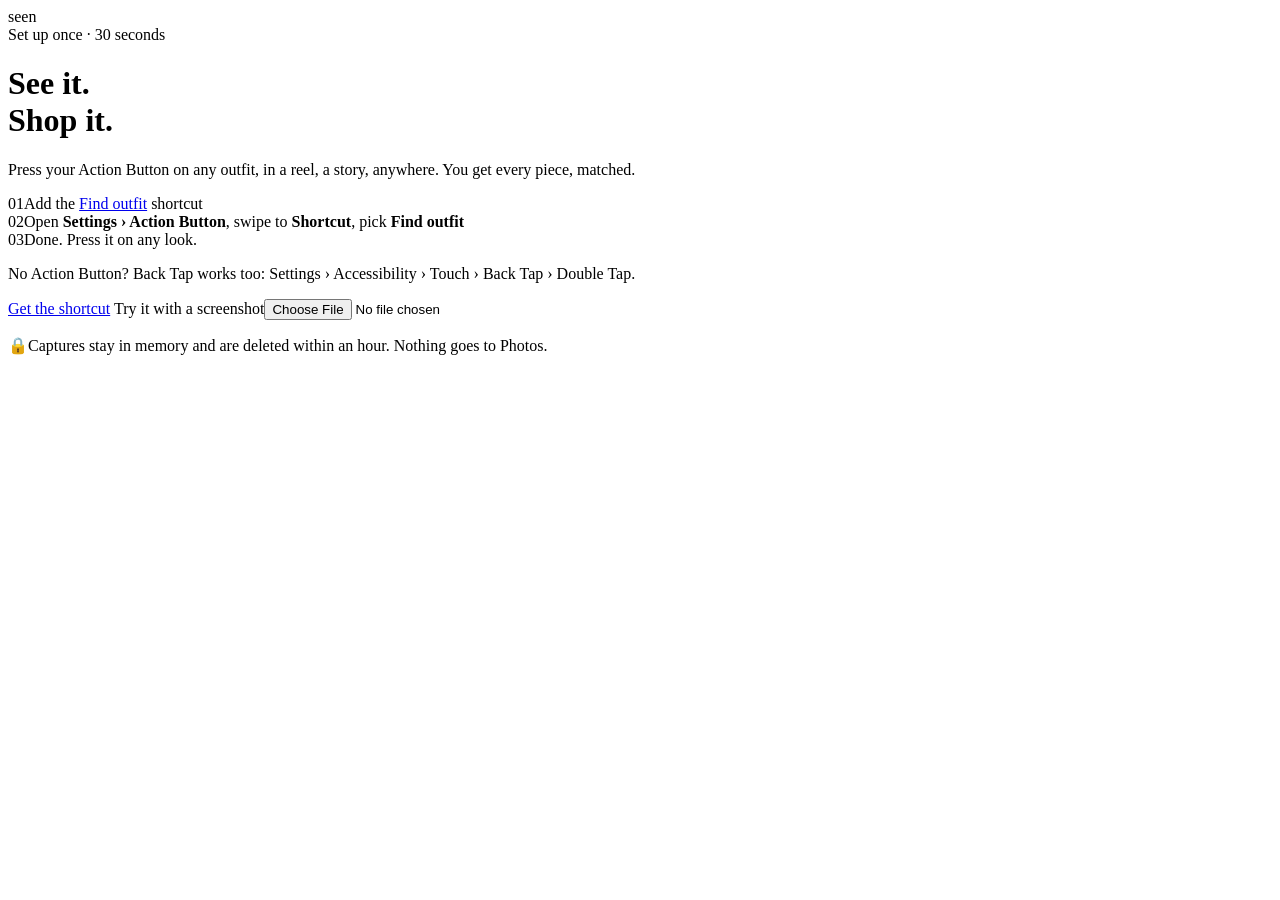
==== web/index.html @ c0ae5799 "Initial version of seen: screenshot an Instagram outfit, shop each piece - iOS Shortcut uploads a sc" ====
<!doctype html>
<html lang="en">
<head>
  <meta charset="utf-8">
  <meta name="viewport" content="width=device-width, initial-scale=1, viewport-fit=cover">
  <meta name="theme-color" content="#f8f7f4">
  <meta name="apple-mobile-web-app-capable" content="yes">
  <meta name="apple-mobile-web-app-title" content="seen">
  <title>seen</title>
  <link rel="manifest" href="/manifest.json">
  <link rel="apple-touch-icon" href="/icon.svg">
  <link rel="preconnect" href="https://fonts.googleapis.com">
  <link href="https://fonts.googleapis.com/css2?family=IBM+Plex+Mono:wght@400;500;600&family=Inter:wght@400;500;600;700&display=swap" rel="stylesheet">
  <link rel="stylesheet" href="/styles.css">
</head>
<body>
  <main class="home">
    <div class="brand">seen</div>

    <div class="eyebrow">Set up once · 30 seconds</div>
    <h1 class="hero">See it.<br>Shop it.</h1>
    <p class="lede">Press your Action Button on any outfit, in a reel, a story, anywhere. You get every piece, matched.</p>

    <div class="steps">
      <div class="step"><span class="n">01</span><span>Add the <a id="getShortcut" href="#">Find outfit</a> shortcut</span></div>
      <div class="step"><span class="n">02</span><span>Open <b>Settings › Action Button</b>, swipe to <b>Shortcut</b>, pick <b>Find outfit</b></span></div>
      <div class="step"><span class="n">03</span><span>Done. Press it on any look.</span></div>
    </div>
    <p class="note">No Action Button? Back Tap works too: Settings › Accessibility › Touch › Back Tap › Double Tap.</p>

    <section class="closet" id="closet" hidden>
      <h2>Your looks</h2>
      <div id="savedList"></div>
    </section>

    <div class="spacer"></div>

    <a class="btn" id="cta" href="#">Get the shortcut</a>
    <label class="btn ghost test">Try it with a screenshot<input type="file" id="file" accept="image/*"></label>
    <p class="privacy"><span>🔒</span><span>Captures stay in memory and are deleted within an hour. Nothing goes to Photos.</span></p>
  </main>
  <div class="toast" id="toast"></div>

  <script>
    const $ = (id) => document.getElementById(id);
    const esc = (s) => String(s ?? "").replace(/[&<>"']/g, (c) => ({ "&": "&amp;", "<": "&lt;", ">": "&gt;", '"': "&quot;", "'": "&#39;" })[c]);
    const ls = {
      get(k, d) { try { return JSON.parse(localStorage.getItem(k)) ?? d; } catch { return d; } },
      set(k, v) { try { localStorage.setItem(k, JSON.stringify(v)); } catch {} },
    };

    // The iCloud link to the shared "Find outfit" shortcut (see README). Set it in config.json.
    fetch("/config.json").then((r) => r.ok ? r.json() : {}).catch(() => ({})).then((cfg) => {
      for (const el of [$("getShortcut"), $("cta")]) {
        el.href = cfg.shortcutUrl || "#";
        if (!cfg.shortcutUrl) el.onclick = (e) => { e.preventDefault(); toast("Shortcut link not set yet. See README."); };
      }
    });

    // Saved looks
    function renderCloset() {
      const closet = ls.get("seen.closet", []);
      $("closet").hidden = !closet.length;
      $("savedList").innerHTML = closet.map((l) => `
        <a class="saved" href="/look/saved?saved=${encodeURIComponent(l.id)}">
          <img src="${esc(l.thumb || "")}" alt="" referrerpolicy="no-referrer">
          <div><div class="t">${l.pieces.map((p) => esc(p.label)).join(" · ")}</div>
          <div class="s">${l.creator ? "@" + esc(l.creator) + " · " : ""}${new Date(l.savedAt).toLocaleDateString()}</div></div>
          <button class="x" data-id="${esc(l.id)}" aria-label="Remove">✕</button>
        </a>`).join("");
    }
    $("savedList").addEventListener("click", (e) => {
      const x = e.target.closest(".x");
      if (!x) return;
      e.preventDefault();
      ls.set("seen.closet", ls.get("seen.closet", []).filter((l) => l.id !== x.dataset.id));
      renderCloset();
    });
    renderCloset();

    // Manual upload (for testing on desktop, or without the shortcut)
    const token = new URLSearchParams(location.search).get("token");
    if (token) ls.set("seen.token", token);
    $("file").addEventListener("change", async (e) => {
      const f = e.target.files[0];
      if (!f) return;
      toast("Uploading…");
      const body = new FormData();
      body.append("image", f);
      const r = await fetch("/api/analyze", { method: "POST", body, headers: { "X-App-Token": ls.get("seen.token", "") } });
      if (r.status === 401) return toast("Open this page once with ?token=YOUR_APP_TOKEN");
      if (!r.ok) return toast("Upload failed");
      location.href = (await r.json()).url;
    });

    function toast(msg) {
      const t = $("toast");
      t.textContent = msg;
      t.classList.add("on");
      clearTimeout(toast.t);
      toast.t = setTimeout(() => t.classList.remove("on"), 2200);
    }
  </script>
</body>
</html>
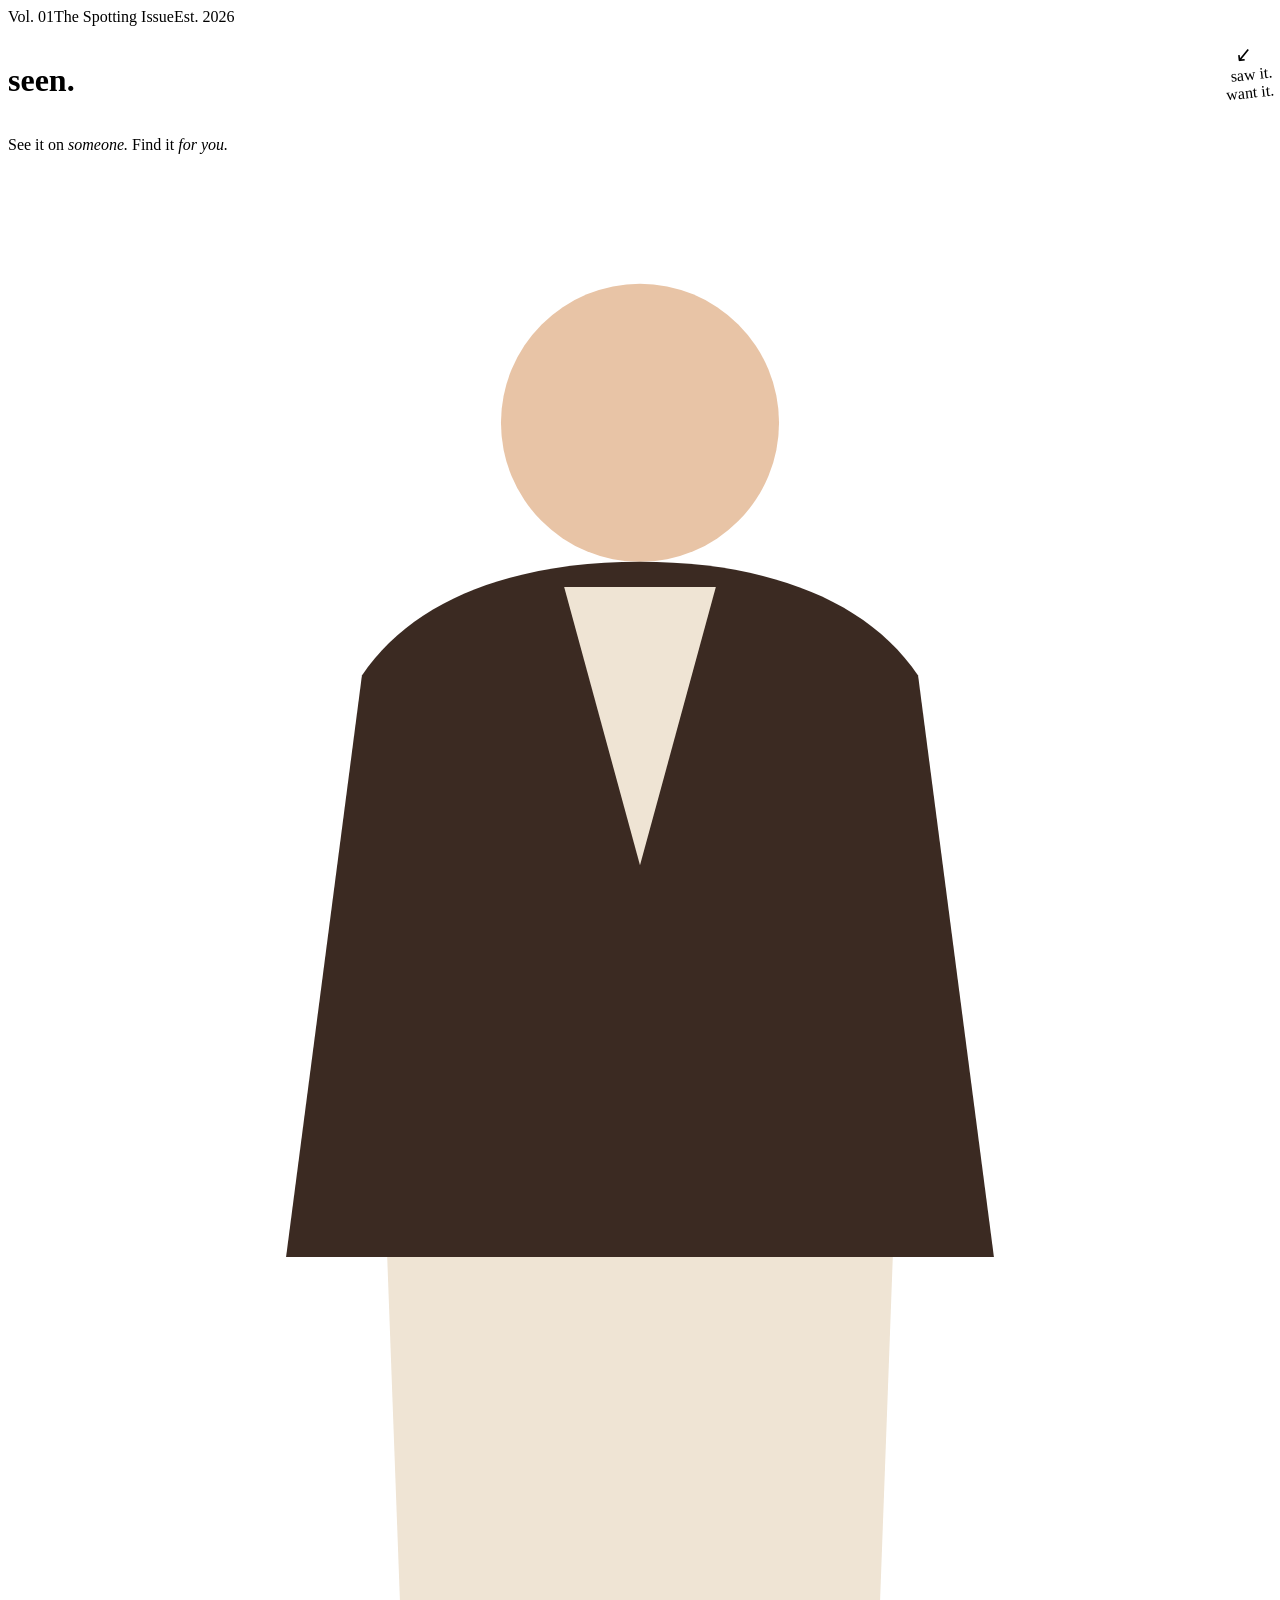
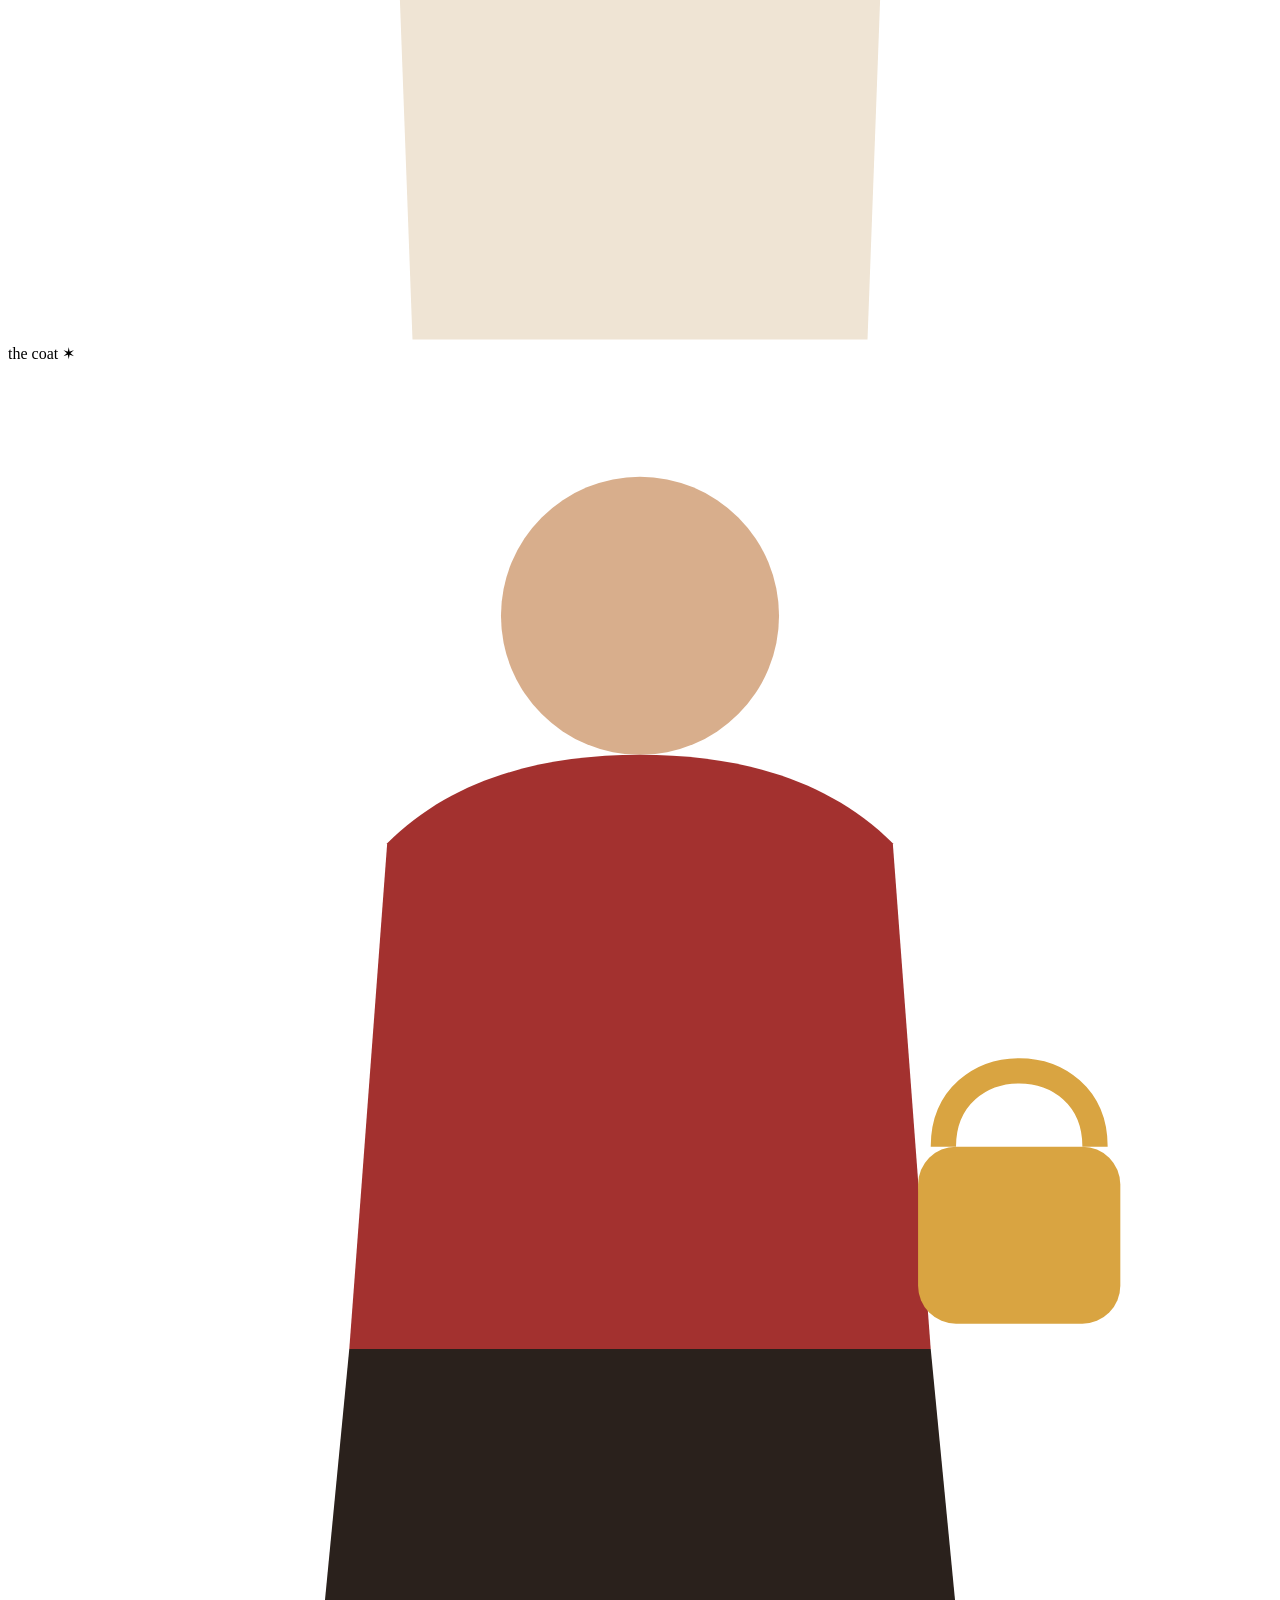
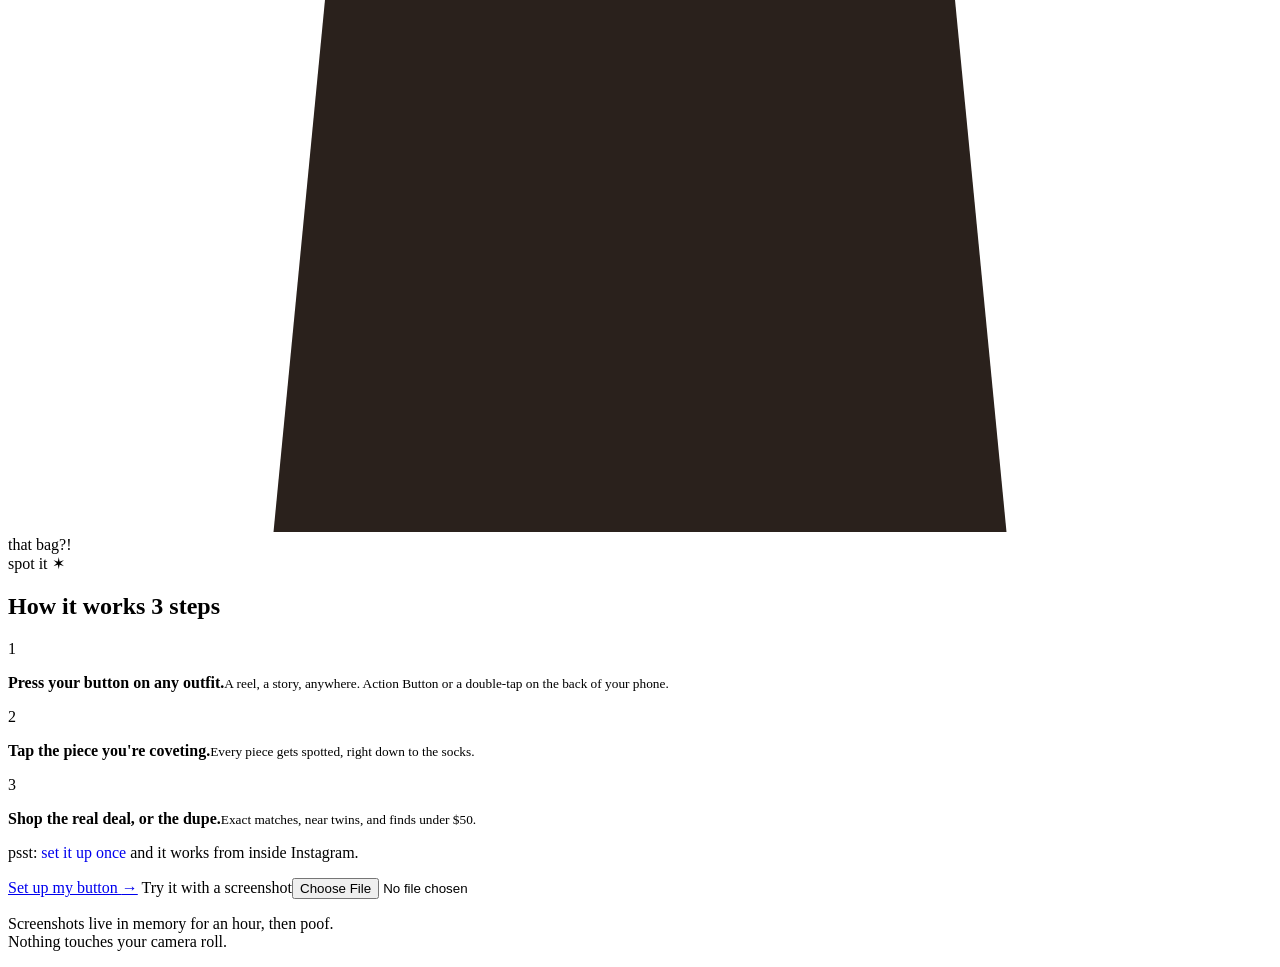
==== commit e37a8b08: "Redesign the UI: vintage fashion magazine meets thrift store - Paper and film grain, Fraunces displa" ====
--- a/web/index.html
+++ b/web/index.html
@@ -3,41 +3,85 @@
 <head>
   <meta charset="utf-8">
   <meta name="viewport" content="width=device-width, initial-scale=1, viewport-fit=cover">
-  <meta name="theme-color" content="#f8f7f4">
+  <meta name="theme-color" content="#f4ecdf">
   <meta name="apple-mobile-web-app-capable" content="yes">
   <meta name="apple-mobile-web-app-title" content="seen">
   <title>seen</title>
   <link rel="manifest" href="/manifest.json">
   <link rel="apple-touch-icon" href="/icon.svg">
   <link rel="preconnect" href="https://fonts.googleapis.com">
-  <link href="https://fonts.googleapis.com/css2?family=IBM+Plex+Mono:wght@400;500;600&family=Inter:wght@400;500;600;700&display=swap" rel="stylesheet">
+  <link rel="preconnect" href="https://fonts.gstatic.com" crossorigin>
+  <link href="https://fonts.googleapis.com/css2?family=Caveat:wght@500;600;700&family=Courier+Prime:wght@400;700&family=DM+Sans:opsz,wght@9..40,400..700&family=Fraunces:ital,opsz,wght,SOFT,WONK@0,9..144,400..700,0..100,0..1;1,9..144,400..700,0..100,0..1&display=swap" rel="stylesheet">
   <link rel="stylesheet" href="/styles.css">
+  <style>
+    .wm-row { display: flex; align-items: flex-end; justify-content: space-between; gap: 6px; }
+    .wm-note { margin-bottom: 18px; transform: rotate(-6deg); font: 600 23px/1.05 var(--hand); color: var(--cherry); text-align: right; }
+    .wm-note::before { content: "↙"; display: block; font-size: 20px; margin-right: 18px; }
+  </style>
 </head>
 <body>
   <main class="home">
-    <div class="brand">seen</div>
+    <div class="masthead"><span>Vol. 01</span><span>The Spotting Issue</span><span>Est. 2026</span></div>
+    <div class="rule2"></div>
 
-    <div class="eyebrow">Set up once · 30 seconds</div>
-    <h1 class="hero">See it.<br>Shop it.</h1>
-    <p class="lede">Press your Action Button on any outfit, in a reel, a story, anywhere. You get every piece, matched.</p>
+    <div class="wm-row">
+      <h1 class="wordmark">seen<span class="dot">.</span></h1>
+      <p class="wm-note">saw it.<br>want it.</p>
+    </div>
+    <p class="tagline">See it on <em>someone.</em> Find it <em>for you.</em></p>
 
-    <div class="steps">
-      <div class="step"><span class="n">01</span><span>Add the <a id="getShortcut" href="#">Find outfit</a> shortcut</span></div>
-      <div class="step"><span class="n">02</span><span>Open <b>Settings › Action Button</b>, swipe to <b>Shortcut</b>, pick <b>Find outfit</b></span></div>
-      <div class="step"><span class="n">03</span><span>Done. Press it on any look.</span></div>
+    <div class="hero-art" aria-hidden="true">
+      <div class="pola p1">
+        <div class="pic">
+          <svg class="fig" viewBox="0 0 100 140" fill="none">
+            <circle cx="50" cy="20" r="11" fill="#e8c4a6"/>
+            <path d="M28 40c4-6 12-9 22-9s18 3 22 9l6 46H22z" fill="#3b2a22"/>
+            <path d="M44 33l6 22 6-22" fill="#efe4d4"/>
+            <path d="M30 86h40l-2 54H32z" fill="#efe4d4"/>
+          </svg>
+          <div class="mark" style="left:20%;top:20%;width:60%;height:44%"></div>
+        </div>
+        <div class="tape"></div>
+        <div class="cap">the coat ✶</div>
+      </div>
+      <div class="pola p2">
+        <div class="pic">
+          <svg class="fig" viewBox="0 0 100 140" fill="none">
+            <circle cx="50" cy="20" r="11" fill="#d8ae8c"/>
+            <path d="M30 38c5-5 12-7 20-7s15 2 20 7l3 40H27z" fill="#a3312f"/>
+            <path d="M27 78h46l6 62H21z" fill="#2a211c"/>
+            <rect x="72" y="62" width="16" height="14" rx="3" fill="#d9a441"/>
+            <path d="M74 62c0-8 12-8 12 0" stroke="#d9a441" stroke-width="2"/>
+          </svg>
+          <div class="mark" style="left:68%;top:38%;width:24%;height:22%"></div>
+          <div class="mark" style="left:16%;top:52%;width:66%;height:48%"></div>
+        </div>
+        <div class="tape" style="transform:translateX(-50%) rotate(5deg)"></div>
+        <div class="cap">that bag?!</div>
+      </div>
+      <div class="hangtag">spot it ✶</div>
     </div>
-    <p class="note">No Action Button? Back Tap works too: Settings › Accessibility › Touch › Back Tap › Double Tap.</p>
 
-    <section class="closet" id="closet" hidden>
-      <h2>Your looks</h2>
-      <div id="savedList"></div>
+    <h2 class="section-h">How it works <span class="type">3 steps</span></h2>
+    <div class="tickets">
+      <div class="ticket"><span class="no">1</span><p><b>Press your button on any outfit.</b><small>A reel, a story, anywhere. Action Button or a double-tap on the back of your phone.</small></p></div>
+      <div class="ticket"><span class="no">2</span><p><b>Tap the piece you're coveting.</b><small>Every piece gets spotted, right down to the socks.</small></p></div>
+      <div class="ticket"><span class="no">3</span><p><b>Shop the real deal, or the dupe.</b><small>Exact matches, near twins, and finds under $50.</small></p></div>
+    </div>
+    <p class="note">psst: <a id="getShortcut" href="/setup.html" style="text-decoration:underline wavy var(--cherry);text-underline-offset:4px">set it up once</a> and it works from inside Instagram.</p>
+
+    <section id="closet" hidden>
+      <h2 class="section-h">Your closet <span class="type" id="closetCount"></span></h2>
+      <div class="closet-grid" id="savedList"></div>
     </section>
 
     <div class="spacer"></div>
 
-    <a class="btn" id="cta" href="#">Get the shortcut</a>
-    <label class="btn ghost test">Try it with a screenshot<input type="file" id="file" accept="image/*"></label>
-    <p class="privacy"><span>🔒</span><span>Captures stay in memory and are deleted within an hour. Nothing goes to Photos.</span></p>
+    <div class="cta-group">
+      <a class="btn" id="cta" href="/setup.html">Set up my button <span class="type">→</span></a>
+      <label class="btn ghost test">Try it with a screenshot<input type="file" id="file" accept="image/*"></label>
+    </div>
+    <p class="privacy">Screenshots live in memory for an hour, then poof.<br>Nothing touches your camera roll.</p>
   </main>
   <div class="toast" id="toast"></div>
 
@@ -49,24 +93,27 @@
       set(k, v) { try { localStorage.setItem(k, JSON.stringify(v)); } catch {} },
     };
 
-    // The iCloud link to the shared "Find outfit" shortcut (see README). Set it in config.json.
-    fetch("/config.json").then((r) => r.ok ? r.json() : {}).catch(() => ({})).then((cfg) => {
-      for (const el of [$("getShortcut"), $("cta")]) {
-        el.href = cfg.shortcutUrl || "#";
-        if (!cfg.shortcutUrl) el.onclick = (e) => { e.preventDefault(); toast("Shortcut link not set yet. See README."); };
-      }
+    // Token: from ?token= once, then remembered on this device.
+    const urlToken = new URLSearchParams(location.search).get("token");
+    if (urlToken) ls.set("seen.token", urlToken);
+    const token = ls.get("seen.token", "");
+
+    // "Set up" goes to the shared iCloud shortcut if one is configured, else our setup page.
+    fetch("/config.json").then((r) => (r.ok ? r.json() : {})).catch(() => ({})).then((cfg) => {
+      const setup = cfg.shortcutUrl || `/setup.html${token ? "?token=" + encodeURIComponent(token) : ""}`;
+      for (const el of [$("getShortcut"), $("cta")]) el.href = setup;
     });
 
-    // Saved looks
+    // The closet: saved pieces, shown as polaroids.
     function renderCloset() {
       const closet = ls.get("seen.closet", []);
       $("closet").hidden = !closet.length;
+      $("closetCount").textContent = closet.length ? `${closet.length} hung up` : "";
       $("savedList").innerHTML = closet.map((l) => `
         <a class="saved" href="/look/saved?saved=${encodeURIComponent(l.id)}">
           <img src="${esc(l.thumb || "")}" alt="" referrerpolicy="no-referrer">
-          <div><div class="t">${l.pieces.map((p) => esc(p.label)).join(" · ")}</div>
-          <div class="s">${l.creator ? "@" + esc(l.creator) + " · " : ""}${new Date(l.savedAt).toLocaleDateString()}</div></div>
-          <button class="x" data-id="${esc(l.id)}" aria-label="Remove">✕</button>
+          <div class="t">${l.pieces.map((p) => esc(p.label.toLowerCase())).join(", ")}${l.creator ? " · @" + esc(l.creator) : ""}</div>
+          <button class="x" data-id="${esc(l.id)}" aria-label="Remove from closet">✕</button>
         </a>`).join("");
     }
     $("savedList").addEventListener("click", (e) => {
@@ -75,22 +122,23 @@
       e.preventDefault();
       ls.set("seen.closet", ls.get("seen.closet", []).filter((l) => l.id !== x.dataset.id));
       renderCloset();
+      toast("Taken off the rail");
     });
     renderCloset();
 
-    // Manual upload (for testing on desktop, or without the shortcut)
-    const token = new URLSearchParams(location.search).get("token");
-    if (token) ls.set("seen.token", token);
+    // Manual upload (testing on desktop, or without the shortcut).
     $("file").addEventListener("change", async (e) => {
       const f = e.target.files[0];
       if (!f) return;
-      toast("Uploading…");
+      toast("Developing…");
       const body = new FormData();
       body.append("image", f);
-      const r = await fetch("/api/analyze", { method: "POST", body, headers: { "X-App-Token": ls.get("seen.token", "") } });
-      if (r.status === 401) return toast("Open this page once with ?token=YOUR_APP_TOKEN");
-      if (!r.ok) return toast("Upload failed");
-      location.href = (await r.json()).url;
+      try {
+        const r = await fetch("/api/analyze", { method: "POST", body, headers: { "X-App-Token": token } });
+        if (r.status === 401) return toast("Open this page once with ?token=…");
+        if (!r.ok) return toast("That didn't upload. Try again?");
+        location.href = (await r.json()).url;
+      } catch { toast("Can't reach the server"); }
     });
 
     function toast(msg) {
